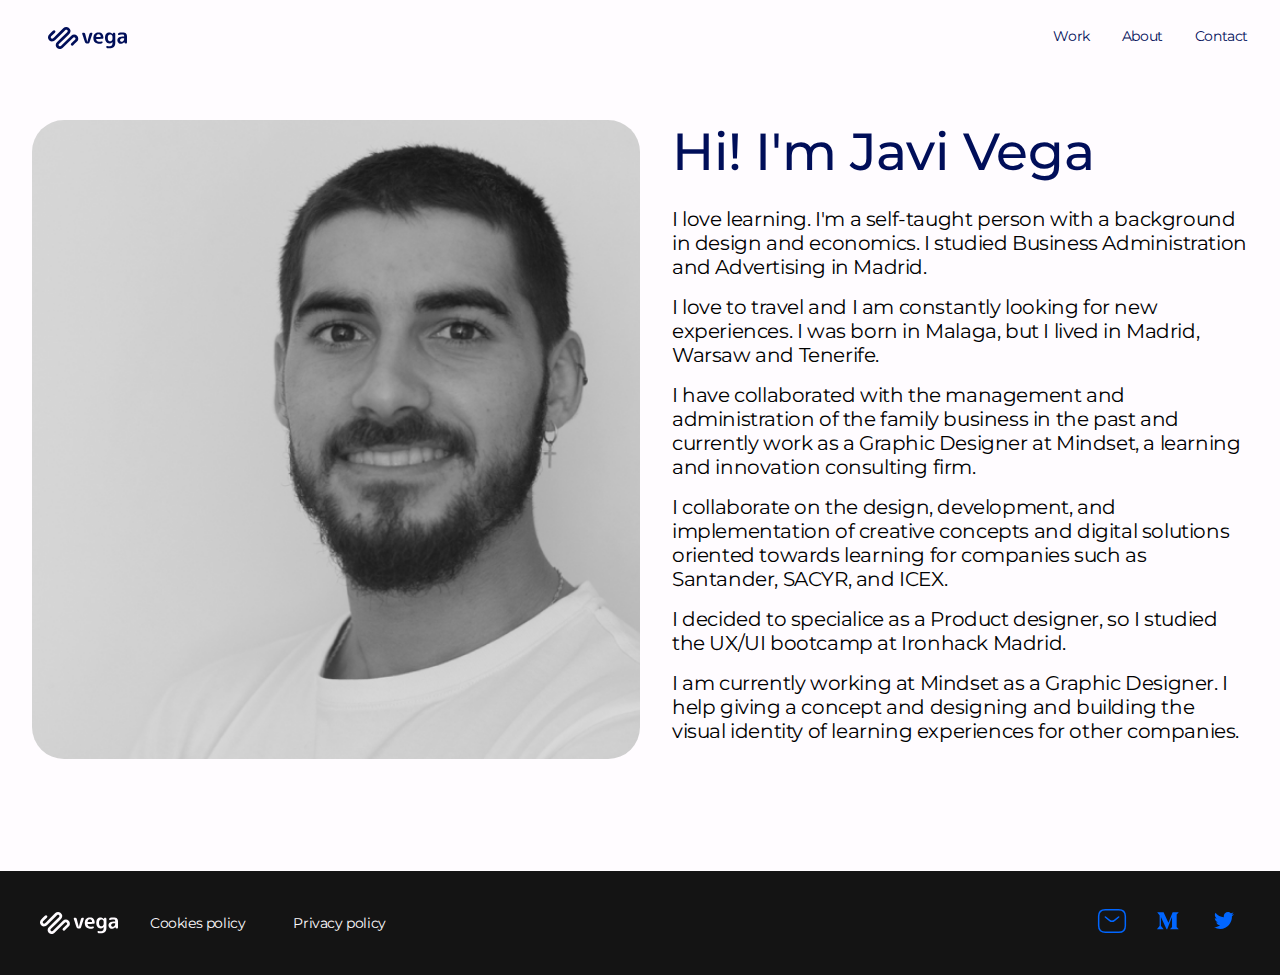
==== about.html @ bd4ce473 "V1 Portfolio" ====
<!DOCTYPE html>
<html lang="en">
<head>
    <meta charset="UTF-8">
    <meta name="viewport" content="width=device-width, initial-scale=1.0">
    <link rel="preconnect" href="https://fonts.googleapis.com">
    <link rel="preconnect" href="https://fonts.gstatic.com" crossorigin>
    <link href="https://fonts.googleapis.com/css2?family=Montserrat:wght@100;300;400;500&display=swap" rel="stylesheet">
    <link rel="shortcut icon" href="/assets/images/favicon.svg" type="image/x-icon">
    <link rel="stylesheet" href="/styles/reset.css">
    <link rel="stylesheet" href="/styles/style.css">
    <link rel="stylesheet" href="/styles/text.css">
    <link rel="stylesheet" href="/styles/about.css">
    <link rel="stylesheet" href="/styles/header.css">
    <link rel="stylesheet" href="/styles/footer.css">
    <title>About · Javi Vega · Product Design · UX UI Design</title>
</head>
<body class="fade-in">
    <header>
        <nav class="paragraph-s">
            <a href="index.html"><img src="/assets/images/logo.svg" alt="logo-vega"></a>
            <ul>
                <a href="index.html#work">
                    <li>Work</li>
                </a>
                <a href="about.html">
                    <li>About</li>
                </a>
                <a href="contact.html">
                    <li>Contact</li>
                </a>
            </ul>
        </nav>
    </header>
    <main>
        <section>
            <img src="/assets/images/hero.png" alt="foto-javier-vega">
            <div>
                <h2 class="title-l">Hi! I'm Javi Vega</h2>
                <p>I love learning. I'm a self-taught person with a background in design and economics. I studied Business Administration and Advertising in Madrid.</p>
                <p>I love to travel and I am constantly looking for new experiences. I was born in Malaga, but I lived in Madrid, Warsaw and Tenerife.</p>
                <p>I have collaborated with the management and administration of the family business in the past and currently work as a Graphic Designer at Mindset, a learning and innovation consulting firm.</p>
                <p>I collaborate on the design, development, and implementation of creative concepts and digital solutions oriented towards learning for companies such as Santander, SACYR, and ICEX.</p>
                <p>I decided to  specialice as a Product designer, so I studied the UX/UI bootcamp at Ironhack Madrid.</p>
                <p>I am currently working at Mindset as a Graphic Designer. I help giving a concept and designing and building the visual identity of learning experiences for other companies.</p>
            </div>
        </section>
    </main>

    <footer>
        <div class="flex links">
            <img src="/assets/images/logo-white.svg" alt="vega-logo">
            <nav class="nav-footer">
                <ul>
                    <a href="">
                        <li>Cookies policy</li>
                    </a>
                    <a href="">
                        <li>Privacy policy</li>
                    </a>
                </ul>
            </nav>
        </div>
        <div class="flex social-icons">
            <a href="mailto:fjaviervegac@gmail.com"><img src="/assets/images/icon-sms.svg" alt="email"></a></img>
            <a href="https://medium.com/@fjaviervegac"><img src="/assets/images/icon-medium.svg"
                    alt="medium logo"></a></img>
            <a href="https://twitter.com/javivega14"><img src="/assets/images/icon-twitter.svg"
                    alt="twitter logo"></a></img>
        </div>
    </footer>
</body>
</html>
---- styles/style.css ----
html{
    scroll-behavior: smooth;
    
}

body{
    background-color: #FFFCFF;
    font-family: 'Montserrat', sans-serif;
    /* Desktop/Paragraph M */
    font-family: Montserrat;
    font-size: 20px;
    font-style: normal;
    font-weight: 400;
    line-height: normal;
    letter-spacing: -0.4px;
    overflow-x: hidden;

}

.flex-column{
    display: flex;
    flex-direction: column;
}


.flex{
    display: flex;
    align-items: center;
}

.button{
    text-decoration: none;
    color: var(--color-shell-white, #FFFCFF);
    border-radius: 100px;
    border-radius: 100px;
    background: linear-gradient(48deg, #141414 0%, #000E59 100%);
    padding: var(--spacing-spacing-2-xs, 16px) var(--spacing-spacing-xs, 24px);
    justify-content: center;
    align-items: center;
    transition: 0.8s;
}

.button:hover{
    scale: 0.95;
    box-shadow: #000d59c9;
}



.chip-row{
    gap: 16px;
    display: flex;
    flex-wrap: wrap;
}

.chip{
    padding: 8px 16px;
    justify-content: center;
    align-items: center;
    border-radius: var(--border-radius-border-radius-2-xs, 4px);
    border: 2px solid var(--color-shell-white, #FFFCFF);
    color: var(--color-shell-white, #FFFCFF);
    
}

.button-icon-right{
    display: flex;
    gap: var(--spacing-spacing-3-xs, 8px);
    align-items: center;
}

.button-icon-right a{
    color: var(--color-shell-white, #FFFCFF);
    text-decoration: none;
    /* Desktop/Paragraph M Bold */
    font-family: Montserrat;
    font-size: 20px;
    font-style: normal;
    font-weight: 500;
    line-height: normal;
    letter-spacing: -0.4px;
}


.button-tertiary{
    display: flex;
    padding: var(--spacing-spacing-2-xs, 16px) var(--spacing-spacing-xs, 24px) var(--spacing-spacing-2-xs, 16px) 0px;
    align-items: flex-start;
}

.button-tertiary a{
    border-bottom: solid 2px #000E59;
    display: flex;
    gap: 4px;
    margin-bottom: 16px;
    
}

.button-tertiary a{
    text-decoration: none;
    text-underline-offset: 6px;
    color: var(--color-mediterranean-deep, #000E59);
    
}

@media (max-width: 700px){
    body{
        background-color: #FFFCFF;
        font-family: 'Montserrat', sans-serif;
        /* Desktop/Paragraph M */
        font-family: Montserrat;
        font-size: 16px;
        font-style: normal;
        font-weight: 400;
        line-height: normal;
        letter-spacing: -0.4px;
        overflow-x: hidden;
    }

    .button{
        padding: var(--spacing-spacing-3-xs, 8px) var(--spacing-spacing-2-xs, 16px);
    }

    .button-icon-right img{
        width: 16px;
        height: 16px;

    }
    
    .button-icon-right a{
        color: var(--color-shell-white, #FFFCFF);

        /* Mobile/Paragraph M Bold */
        font-family: Montserrat;
        font-size: 16px;
        font-style: normal;
        font-weight: 500;
        line-height: normal;
        letter-spacing: -0.32px;
    }
}


/* animations */
.slide-in-blurred-top {
	-webkit-animation: slide-in-blurred-top 0.7s cubic-bezier(0.230, 1.000, 0.320, 1.000) both;
	        animation: slide-in-blurred-top 0.7s cubic-bezier(0.230, 1.000, 0.320, 1.000) both;
}

/* ----------------------------------------------
 * Generated by Animista on 2023-7-21 1:57:25
 * Licensed under FreeBSD License.
 * See http://animista.net/license for more info. 
 * w: http://animista.net, t: @cssanimista
 * ---------------------------------------------- */

/**
 * ----------------------------------------
 * animation slide-in-blurred-top
 * ----------------------------------------
 */
 @-webkit-keyframes slide-in-blurred-top {
    0% {
      -webkit-transform: translateY(-1000px) scaleY(2.5) scaleX(0);
              transform: translateY(-1000px) scaleY(2.5) scaleX(0);
      -webkit-transform-origin: 0% 0%;
              transform-origin: 0% 0%;
      -webkit-filter: blur(40px);
              filter: blur(40px);
      opacity: 0;
    }
    100% {
      -webkit-transform: translateY(0) scaleY(1) scaleX(1);
              transform: translateY(0) scaleY(1) scaleX(1);
      -webkit-transform-origin: 0% 0%;
              transform-origin: 0% 0%;
      -webkit-filter: blur(0);
              filter: blur(0);
      opacity: 1;
    }
  }
  @keyframes slide-in-blurred-top {
    0% {
      -webkit-transform: translateY(-1000px) scaleY(2.5) scaleX(0);
              transform: translateY(-1000px) scaleY(2.5) scaleX(0);
      -webkit-transform-origin: 50% 0%;
              transform-origin: 50% 0%;
      -webkit-filter: blur(40px);
              filter: blur(40px);
      opacity: 0;
    }
    100% {
      -webkit-transform: translateY(0) scaleY(1) scaleX(1);
              transform: translateY(0) scaleY(1) scaleX(1);
      -webkit-transform-origin: 50% 50%;
              transform-origin: 50% 50%;
      -webkit-filter: blur(0);
              filter: blur(0);
      opacity: 1;
    }
  }
  

  .fade-in-fwd {
	-webkit-animation: fade-in-fwd 0.4s cubic-bezier(0.390, 0.575, 0.565, 1.000) both;
	        animation: fade-in-fwd 0.4s cubic-bezier(0.390, 0.575, 0.565, 1.000) both;
}

/* ----------------------------------------------
 * Generated by Animista on 2023-7-21 2:12:31
 * Licensed under FreeBSD License.
 * See http://animista.net/license for more info. 
 * w: http://animista.net, t: @cssanimista
 * ---------------------------------------------- */

/**
 * ----------------------------------------
 * animation fade-in-fwd
 * ----------------------------------------
 */
 @-webkit-keyframes fade-in-fwd {
    0% {
      -webkit-transform: translateZ(-200px);
              transform: translateZ(-200px);
        -webkit-transform: scaleX(0.8);
      opacity: 0;
    }
    100% {
      -webkit-transform: translateZ(0);
              transform: translateZ(0);
              -webkit-transform: scaleX(1);
      opacity: 1;
    }
  }
  @keyframes fade-in-fwd {
    0% {
      -webkit-transform: translateZ(-200px);
              transform: translateZ(-200px);
        -webkit-transform: scaleX(0.8);
      opacity: 0;
    }
    
    100% {
      -webkit-transform: translateZ(0);
              transform: translateZ(0);
              -webkit-transform: scaleX(1);
      opacity: 1;
    }
  }

  .fade-in {
    -webkit-animation: fade-in 1.2s cubic-bezier(0.390, 0.575, 0.565, 1.000) both;
            animation: fade-in 1.2s cubic-bezier(0.390, 0.575, 0.565, 1.000) both;
  }

  /* ----------------------------------------------
 * Generated by Animista on 2023-7-22 0:16:38
 * Licensed under FreeBSD License.
 * See http://animista.net/license for more info. 
 * w: http://animista.net, t: @cssanimista
 * ---------------------------------------------- */

/**
 * ----------------------------------------
 * animation fade-in
 * ----------------------------------------
 */
@-webkit-keyframes fade-in {
  0% {
    opacity: 0;
  }
  100% {
    opacity: 1;
  }
}
@keyframes fade-in {
  0% {
    opacity: 0;
  }
  100% {
    opacity: 1;
  }
}
---- styles/text.css ----
/* Desktop */
.title-xl{
    font-family: Montserrat;
    font-size: 116px;
    font-style: normal;
    font-weight: 400;
    line-height: normal;
    letter-spacing: -2.32px;
}

.title-l{
    font-family: Montserrat;
    font-size: 52px;
    font-style: normal;
    font-weight: 500;
    line-height: normal;
}

.title-m{
    font-family: Montserrat;
    font-size: 40px;
    font-style: normal;
    font-weight: 500;
    line-height: normal;
}

.title-s{
    font-family: Montserrat;
    font-size: 32px;
    font-style: normal;
    font-weight: 500;
    line-height: normal;
}

.paragraph-s{
    font-family: 'Montserrat', sans-serif;
    font-size: 14px;
    font-style: normal;
    font-weight: 400;
    line-height: normal;
    letter-spacing: -0.4px;
 } 

.paragraph-m-bold{
    font-family: 'Montserrat', sans-serif;
    font-size: 20px;
    font-style: normal;
    font-weight: 500;
    line-height: normal;
    letter-spacing: -0.4px;
 }

 .paragraph-m{
    font-family: 'Montserrat', sans-serif;
    font-size: 20px;
    font-style: normal;
    font-weight: 400;
    line-height: normal;
    letter-spacing: -0.4px;
 }


 /* mobile */

 @media (max-width: 750px) {
    .title-xl{
        font-family: Montserrat;
        font-size: 40px;
        font-style: normal;
        font-weight: 500;
        line-height: normal;
        letter-spacing: -0.8px;
    }
    
    .title-l{
    font-family: Montserrat;
    font-size: 36px;
    font-style: normal;
    font-weight: 500;
    line-height: normal;
    }
    
    .title-m{
        font-family: Montserrat;
        font-size: 28px;
        font-style: normal;
        font-weight: 500;
        line-height: normal;
    }
    
    .title-s{
        font-family: Montserrat;
        font-size: 32px;
        font-style: normal;
        font-weight: 500;
        line-height: normal;
    }
    
    .paragraph-s{
        font-family: 'Montserrat', sans-serif;
        font-size: 14px;
        font-style: normal;
        font-weight: 400;
        line-height: normal;
        letter-spacing: -0.4px;
     } 
    
    .paragraph-m-bold{
        font-family: 'Montserrat', sans-serif;
        font-size: 16px;
        font-style: normal;
        font-weight: 500;
        line-height: normal;
        letter-spacing: -0.4px;
     }
    
     .paragraph-m{
        font-family: 'Montserrat', sans-serif;
        font-size: 16px;
        font-style: normal;
        font-weight: 400;
        line-height: normal;
        letter-spacing: -0.4px;
     }
 }
---- styles/about.css ----
header{
    width: 95%;
    margin: 0 auto;
}

section{
    display: flex;
    width: 95%;
    padding: 32px;
    gap: 32px;
    margin: 16px auto 80px auto;
    justify-content: flex-start;
}

section img{
    width: 50%;
    height: auto;
    object-fit: cover;
    object-position: center;
    border-radius: 32px;
}

h2{
    color: #000E59;
    margin-bottom: 24px;
}

p{
    margin-bottom: 16px;
}

@media (max-width: 900px) {
    body{
        overflow-x: hidden;
    }


    main{
        width: 95%;
        margin: 0 auto;
    }
    
    section{
        width: auto;
        display: flex;
        flex-direction: column;
    }

    section img{
        width: 100%;
        margin: 0 auto;
    }

}
---- styles/header.css ----
nav{
    height: 40px;
    display: flex;
    justify-content: space-between;
    padding: 16px 16px;
    align-items: center;
    width: 100%;
}

nav img{
    margin-top: 8px;
}

nav ul{
    display: flex;
}

nav li{
    padding: 8px 16px;
    gap: 4px;
}

nav a{
    text-decoration: none;
    color: var(--color-mediterranean-deep, #000E59);
}

@media (max-width: 900px) {
    nav{
        width: 100%;
        margin: 0 auto;
    }
}
---- styles/footer.css ----
footer{
    padding: 16px 40px 16px 40px;
    background: var(--color-volcano-sand, #141414);
    justify-content: space-between;
    color: #FFFCFF;
    display: flex;
    align-items: center;
    flex-wrap: wrap;
}

footer a{
    color: #FFFCFF;
    text-decoration: none;
}
footer li{
    margin-right: 16px;
}

footer img{
    color: #FFFCFF;
}

footer a{
    font-family: 'Montserrat', sans-serif;
    font-size: 14px;
    font-style: normal;
    font-weight: 400;
    line-height: normal;
    letter-spacing: -0.4px;
}

.social-icons{
    gap: 24px;
}


@media (max-width: 900px) {
    footer{
        justify-content: center;
        flex-direction: column-reverse;
        width: 100%;
        padding: 16px;
    }

    .nav-footer{
        justify-content: center;
    }


    .links{
        display: flex;
        flex-direction: column-reverse;
        justify-content: center;
        margin: 0 0 16px 0;
    }
}
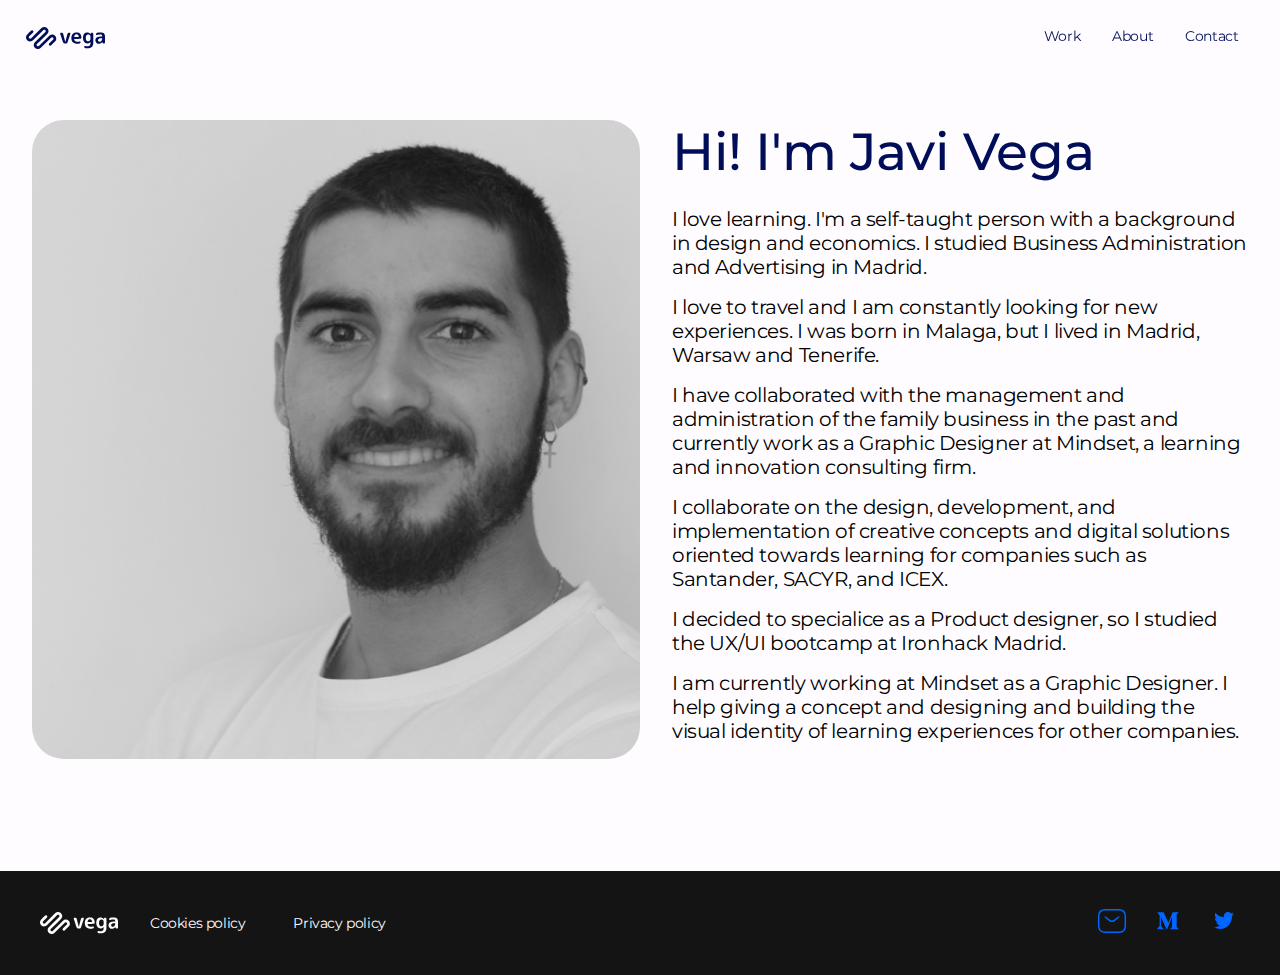
==== commit 82ae59c7: "V5" ====
--- a/about.html
+++ b/about.html
@@ -7,34 +7,32 @@
     <link rel="preconnect" href="https://fonts.gstatic.com" crossorigin>
     <link href="https://fonts.googleapis.com/css2?family=Montserrat:wght@100;300;400;500&display=swap" rel="stylesheet">
     <link rel="shortcut icon" href="/assets/images/favicon.svg" type="image/x-icon">
-    <link rel="stylesheet" href="/styles/reset.css">
-    <link rel="stylesheet" href="/styles/style.css">
-    <link rel="stylesheet" href="/styles/text.css">
-    <link rel="stylesheet" href="/styles/about.css">
-    <link rel="stylesheet" href="/styles/header.css">
-    <link rel="stylesheet" href="/styles/footer.css">
+    <link rel="stylesheet" href="styles/reset.css">
+    <link rel="stylesheet" href="styles/style.css">
+    <link rel="stylesheet" href="styles/text.css">
+    <link rel="stylesheet" href="styles/about.css">
+    <link rel="stylesheet" href="styles/header.css">
+    <link rel="stylesheet" href="styles/footer.css">
     <title>About · Javi Vega · Product Design · UX UI Design</title>
 </head>
 <body class="fade-in">
-    <header>
-        <nav class="paragraph-s">
-            <a href="index.html"><img src="/assets/images/logo.svg" alt="logo-vega"></a>
-            <ul>
-                <a href="index.html#work">
-                    <li>Work</li>
-                </a>
-                <a href="about.html">
-                    <li>About</li>
-                </a>
-                <a href="contact.html">
-                    <li>Contact</li>
-                </a>
-            </ul>
-        </nav>
-    </header>
+    <nav class="paragraph-s sticky-top">
+        <a href="index.html"><img src="assets/images/logo.svg" alt="logo-vega"></a>
+        <ul>
+            <a href="index.html#work">
+                <li>Work</li>
+            </a>
+            <a href="about.html">
+                <li>About</li>
+            </a>
+            <a href="contact.html">
+                <li>Contact</li>
+            </a>
+        </ul>
+    </nav>
     <main>
         <section>
-            <img src="/assets/images/hero.png" alt="foto-javier-vega">
+            <img src="assets/images/hero.png" alt="foto-javier-vega">
             <div>
                 <h2 class="title-l">Hi! I'm Javi Vega</h2>
                 <p>I love learning. I'm a self-taught person with a background in design and economics. I studied Business Administration and Advertising in Madrid.</p>
@@ -49,7 +47,7 @@
 
     <footer>
         <div class="flex links">
-            <img src="/assets/images/logo-white.svg" alt="vega-logo">
+            <img src="assets/images/logo-white.svg" alt="vega-logo">
             <nav class="nav-footer">
                 <ul>
                     <a href="">
@@ -62,10 +60,10 @@
             </nav>
         </div>
         <div class="flex social-icons">
-            <a href="mailto:fjaviervegac@gmail.com"><img src="/assets/images/icon-sms.svg" alt="email"></a></img>
-            <a href="https://medium.com/@fjaviervegac"><img src="/assets/images/icon-medium.svg"
+            <a href="mailto:fjaviervegac@gmail.com"><img src="assets/images/icon-sms.svg" alt="email"></a></img>
+            <a href="https://medium.com/@fjaviervegac"><img src="assets/images/icon-medium.svg"
                     alt="medium logo"></a></img>
-            <a href="https://twitter.com/javivega14"><img src="/assets/images/icon-twitter.svg"
+            <a href="https://twitter.com/javivega14"><img src="assets/images/icon-twitter.svg"
                     alt="twitter logo"></a></img>
         </div>
     </footer>
--- a/styles/style.css
+++ b/styles/style.css
@@ -14,7 +14,14 @@
     line-height: normal;
     letter-spacing: -0.4px;
     overflow-x: hidden;
-
+}
+
+h3{
+  font-size: 32px;
+  font-family: Montserrat;
+  font-weight: 800;
+  line-height: normal;
+  letter-spacing: -0.4px;
 }
 
 .flex-column{
@@ -273,6 +280,26 @@
     opacity: 1;
   }
 }
+/* ----------------------------------------------
+ * Generated by Animista on 2023-7-22 0:16:38
+ * Licensed under FreeBSD License.
+ * See http://animista.net/license for more info. 
+ * w: http://animista.net, t: @cssanimista
+ * ---------------------------------------------- */
+
+/**
+ * ----------------------------------------
+ * animation fade-in
+ * ----------------------------------------
+ */
+ @-webkit-keyframes fade-in {
+  0% {
+    opacity: 0;
+  }
+  100% {
+    opacity: 1;
+  }
+}
 @keyframes fade-in {
   0% {
     opacity: 0;
@@ -281,3 +308,11 @@
     opacity: 1;
   }
 }
+
+
+@media (min-width: 900px){
+
+  body{
+    overflow-x: hidden;
+}
+}--- a/styles/header.css
+++ b/styles/header.css
@@ -1,11 +1,12 @@
 
 nav{
     height: 40px;
+    width: 96%;
+    margin: 0 auto;
     display: flex;
     justify-content: space-between;
     padding: 16px 16px;
     align-items: center;
-    width: 100%;
 }
 
 nav img{
@@ -22,13 +23,30 @@
 }
 
 nav a{
-    text-decoration: none;
+    text-decoration: underline solid 2px #000d5900;
     color: var(--color-mediterranean-deep, #000E59);
+    transition: 800ms;
+}
+
+nav a:hover{
+    text-decoration: underline solid 2px #000E59;
+    text-shadow: #000E59;
+}
+
+.sticky-top{
+    position: sticky;
+    top: 0;
+    z-index: 999999;
+    mix-blend-mode: multiply;
 }
 
 @media (max-width: 900px) {
     nav{
-        width: 100%;
+        width: auto;
         margin: 0 auto;
     }
+
+    nav li{
+        padding: 4px 8px;
+    }
 }--- a/styles/footer.css
+++ b/styles/footer.css
@@ -38,7 +38,7 @@
     footer{
         justify-content: center;
         flex-direction: column-reverse;
-        width: 100%;
+        width: auto;
         padding: 16px;
     }
 
